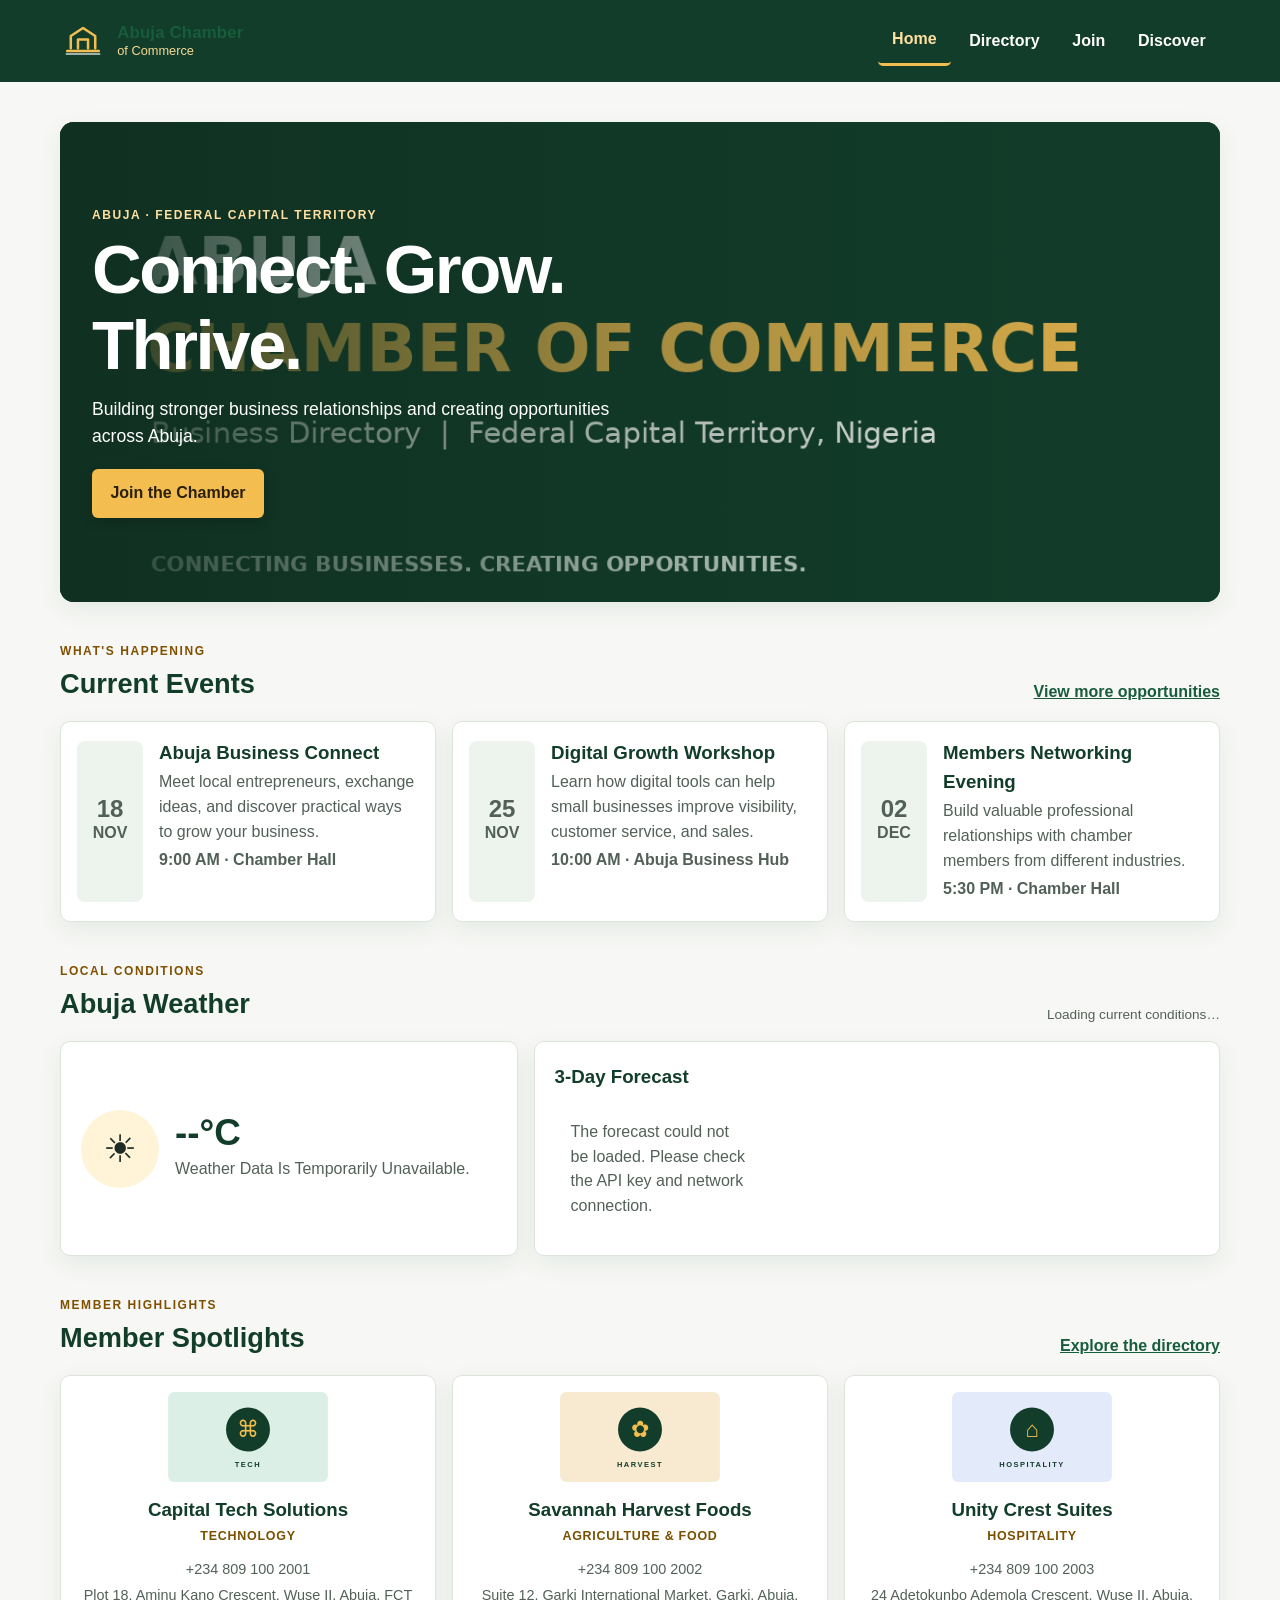
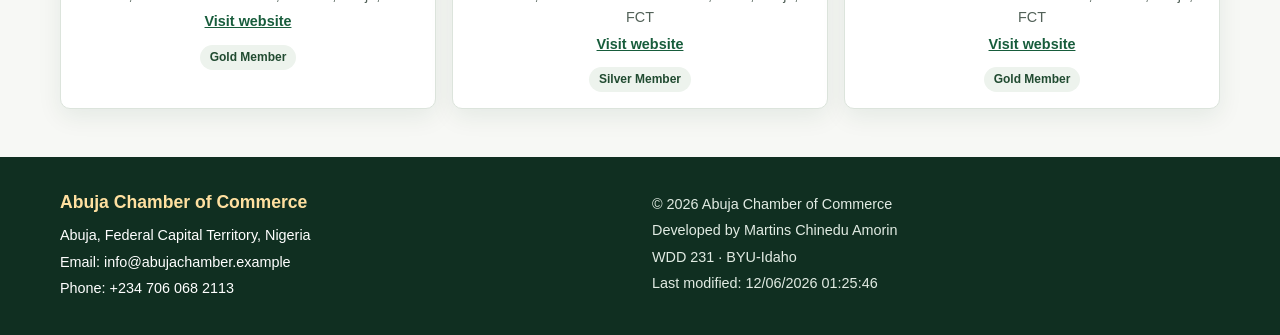
==== chamber/index.html @ 954fdb6e "week 3 assignment" ====
<!doctype html>
<html lang="en">
<head>
  <meta charset="utf-8">
  <meta name="viewport" content="width=device-width, initial-scale=1">
  <meta name="description" content="Welcome to the Abuja Chamber of Commerce. Connect with businesses, discover events, check local weather, and explore chamber member spotlights in Abuja, Nigeria.">
  <meta name="author" content="Martins Chinedu Amorin">
  <meta name="theme-color" content="#123d2a">
  <title>Home | Abuja Chamber of Commerce</title>
  <link rel="icon" href="images/favicon.svg" type="image/svg+xml">
  <link rel="preconnect" href="https://fonts.googleapis.com">
  <link rel="preconnect" href="https://fonts.gstatic.com" crossorigin>
  <link href="https://fonts.googleapis.com/css2?family=Roboto:wght@400;500;700;900&display=swap" rel="stylesheet">
  <meta property="og:title" content="Home | Abuja Chamber of Commerce">
  <meta property="og:description" content="Connect with businesses, discover events, and grow with the Abuja Chamber of Commerce.">
  <meta property="og:image" content="https://iamfemimorin.github.io/wdd231/chamber/images/og-abujachamber.png">
  <meta property="og:url" content="https://iamfemimorin.github.io/wdd231/chamber/index.html">
  <meta property="og:type" content="website">
  <link rel="stylesheet" href="styles/normalize.css">
  <link rel="stylesheet" href="styles/small.css">
  <link rel="stylesheet" href="styles/larger.css">
  <link rel="stylesheet" href="styles/home.css">
  <script src="scripts/home.js" defer></script>
</head>
<body>
  <a class="skip-link" href="#main-content">Skip to main content</a>

  <header class="site-header">
    <a class="brand" href="index.html" aria-label="Abuja Chamber of Commerce home">
      <img src="images/favicon.svg" alt="" width="48" height="48">
      <span><strong>Abuja Chamber</strong><small>of Commerce</small></span>
    </a>

    <button class="menu-button" id="menu-button" type="button" aria-label="Open navigation menu" aria-expanded="false" aria-controls="primary-nav">
      <span class="menu-icon" aria-hidden="true"></span>
    </button>

    <nav class="primary-nav" id="primary-nav" aria-label="Main navigation">
      <a href="index.html" aria-current="page">Home</a>
      <a href="directory.html">Directory</a>
      <a href="join.html">Join</a>
      <a href="discover.html">Discover</a>
    </nav>
  </header>

  <main id="main-content" class="home-container">
    <section class="hero" aria-labelledby="hero-title">
      <img src="images/og-abujachamber.png" alt="Abuja Chamber of Commerce connecting businesses and creating opportunities" width="1200" height="630" fetchpriority="high">
      <div class="hero-content">
        <p class="eyebrow">ABUJA · FEDERAL CAPITAL TERRITORY</p>
        <h1 id="hero-title">Connect. Grow. Thrive.</h1>
        <p>Building stronger business relationships and creating opportunities across Abuja.</p>
        <a class="cta-button" href="join.html">Join the Chamber</a>
      </div>
    </section>

    <section class="home-section events-section" aria-labelledby="events-heading">
      <div class="section-heading">
        <div>
          <p class="eyebrow">WHAT'S HAPPENING</p>
          <h2 id="events-heading">Current Events</h2>
        </div>
        <a href="discover.html">View more opportunities</a>
      </div>

      <div class="event-grid">
        <article class="event-card">
          <p class="event-date"><span>18</span> NOV</p>
          <div>
            <h3>Abuja Business Connect</h3>
            <p>Meet local entrepreneurs, exchange ideas, and discover practical ways to grow your business.</p>
            <p><strong>9:00 AM · Chamber Hall</strong></p>
          </div>
        </article>

        <article class="event-card">
          <p class="event-date"><span>25</span> NOV</p>
          <div>
            <h3>Digital Growth Workshop</h3>
            <p>Learn how digital tools can help small businesses improve visibility, customer service, and sales.</p>
            <p><strong>10:00 AM · Abuja Business Hub</strong></p>
          </div>
        </article>

        <article class="event-card">
          <p class="event-date"><span>02</span> DEC</p>
          <div>
            <h3>Members Networking Evening</h3>
            <p>Build valuable professional relationships with chamber members from different industries.</p>
            <p><strong>5:30 PM · Chamber Hall</strong></p>
          </div>
        </article>
      </div>
    </section>

    <section class="home-section weather-section" aria-labelledby="weather-heading">
      <div class="section-heading">
        <div>
          <p class="eyebrow">LOCAL CONDITIONS</p>
          <h2 id="weather-heading">Abuja Weather</h2>
        </div>
        <p class="weather-updated" id="weather-updated">Loading current conditions…</p>
      </div>

      <div class="weather-layout">
        <article class="current-weather" aria-label="Current Abuja weather">
          <div class="weather-icon-wrap">
            <span id="weather-icon" class="weather-icon" aria-hidden="true">☀</span>
          </div>
          <div>
            <p class="weather-temp" id="current-temp">--°C</p>
            <p class="weather-description" id="weather-description">Loading weather…</p>
          </div>
        </article>

        <div class="forecast" aria-labelledby="forecast-heading">
          <h3 id="forecast-heading">3-Day Forecast</h3>
          <div id="forecast-list" class="forecast-list" aria-live="polite">
            <p class="loading-message">Loading forecast…</p>
          </div>
        </div>
      </div>
    </section>

    <section class="home-section spotlight-section" aria-labelledby="spotlight-heading">
      <div class="section-heading">
        <div>
          <p class="eyebrow">MEMBER HIGHLIGHTS</p>
          <h2 id="spotlight-heading">Member Spotlights</h2>
        </div>
        <a href="directory.html">Explore the directory</a>
      </div>

      <div id="spotlights" class="spotlight-grid" aria-live="polite" aria-busy="true">
        <p class="loading-message">Loading member spotlights…</p>
      </div>
    </section>
  </main>

  <footer class="site-footer">
    <div class="footer-inner">
      <section class="footer-contact" aria-label="Chamber contact information">
        <h2>Abuja Chamber of Commerce</h2>
        <p>Abuja, Federal Capital Territory, Nigeria</p>
        <p>Email: info@abujachamber.example</p>
        <p>Phone: +234 706 068 2113</p>
      </section>

      <section class="footer-project" aria-label="Student and project information">
        <p>© <span id="current-year"></span> Abuja Chamber of Commerce</p>
        <p>Developed by Martins Chinedu Amorin</p>
        <p>WDD 231 · BYU-Idaho</p>
        <p>Last modified: <span id="last-modified"></span></p>
      </section>
    </div>
  </footer>
</body>
</html>
---- chamber/styles/small.css ----
/* Abuja Chamber: mobile-first styles */
:root {
  --green: #123d2a;
  --green-2: #1d593d;
  --gold: #a96500;
  --gold-light: #f4bd50;
  --ink: #1f2c25;
  --muted: #526158;
  --paper: #f7f8f5;
  --white: #fff;
  --line: #dce4dc;
  --shadow: 0 8px 24px rgba(18,61,42,.08);
}
body { min-width: 320px; background: var(--paper); color: var(--ink); font-family: Arial, Helvetica, sans-serif; line-height: 1.55; }
a { color: #175c3b; }
a:focus-visible, button:focus-visible { outline: 3px solid #9a5700; outline-offset: 3px; }
.skip-link { position: absolute; left: -9999px; top: 0; z-index: 30; padding: .75rem 1rem; background: white; color: #123d2a; }
.skip-link:focus { left: .75rem; top: .75rem; }
.site-header { min-height: 76px; padding: .7rem max(1rem, calc((100% - 1160px)/2)); display: flex; align-items: center; justify-content: space-between; gap: 1rem; position: relative; background: var(--green); color: white; }
.brand { display: flex; align-items: center; gap: .7rem; text-decoration: none; line-height: 1.2; }
.brand img { width: 46px; height: 46px; }
.brand span { display: grid; }
.brand strong { font-size: 1.05rem; letter-spacing: .01em; }
.brand small { color: #f8d995; font-size: .8rem; }
.menu-button { display: grid; place-items: center; width: 44px; height: 44px; border: 1px solid #c6d8cb; border-radius: 7px; background: transparent; }
.menu-icon, .menu-icon::before, .menu-icon::after { display: block; width: 21px; height: 2px; background: white; content: ""; }
.menu-icon { position: relative; }
.menu-icon::before { position: absolute; top: -7px; }
.menu-icon::after { position: absolute; top: 7px; }
.primary-nav { display: none; position: absolute; z-index: 10; top: 100%; left: 0; right: 0; background: #194c34; }
.primary-nav.open { display: flex; flex-direction: column; }
.primary-nav a { padding: .85rem 1.25rem; color: white; text-decoration: none; font-weight: 700; border-top: 1px solid #47745b; }
.primary-nav a[aria-current="page"] { color: #ffe0a0; border-left: 4px solid var(--gold-light); }
.page-container { width: min(1160px, calc(100% - 2rem)); margin: 2rem auto 3rem; }
.page-intro { padding: 1.5rem 0 1.4rem; border-bottom: 1px solid var(--line); }
.eyebrow { color: #805000; font-size: .75rem; font-weight: 800; letter-spacing: .13em; }
h1 { margin: .35rem 0 .6rem; color: var(--green); font-size: clamp(2rem, 7vw, 3.1rem); line-height: 1.1; letter-spacing: -.035em; }
.intro-copy { max-width: 650px; color: var(--muted); font-size: 1.05rem; }
.directory-section { margin-top: 1.8rem; }
.directory-heading { display: flex; flex-direction: column; align-items: flex-start; gap: 1rem; margin-bottom: 1rem; }
.directory-heading h2 { color: var(--green); font-size: 1.45rem; }
.member-count { color: var(--muted); font-size: .9rem; }
.view-controls { display: flex; gap: .5rem; }
.view-button { min-height: 42px; padding: .5rem .9rem; border: 1px solid #315d43; border-radius: 6px; background: white; color: var(--green); font-weight: 700; }
.view-button.active { background: var(--green); color: white; }
.member-grid { display: grid; grid-template-columns: 1fr; gap: 1rem; }
.member-card { min-width: 0; overflow: hidden; background: white; border: 1px solid var(--line); border-radius: 10px; box-shadow: var(--shadow); }
.member-image { width: 100%; height: 155px; object-fit: cover; background: #e9eee9; }
.member-content { padding: 1rem; }
.member-content h3 { margin: 0 0 .25rem; color: var(--green); font-size: 1.15rem; line-height: 1.3; overflow-wrap: anywhere; }
.member-category { display: inline-block; margin-bottom: .6rem; color: #795000; font-size: .78rem; font-weight: 800; text-transform: uppercase; letter-spacing: .06em; }
.member-description { margin-bottom: .8rem; color: var(--muted); font-size: .93rem; }
.member-details { display: grid; gap: .3rem; color: var(--ink); font-size: .9rem; overflow-wrap: anywhere; }
.member-details a { font-weight: 700; }
.membership { display: inline-block; justify-self: start; margin-top: .75rem; padding: .18rem .55rem; border-radius: 20px; background: #edf3ed; color: #214b31; font-size: .75rem; font-weight: 800; }
.sample-note { margin-top: 1.5rem; padding: .9rem 1rem; border-left: 4px solid #9a5700; background: #fff6e7; color: #49320e; font-size: .88rem; }
.loading-message, .error-message { padding: 1rem; color: var(--muted); }
.site-footer { padding: 2rem 1rem; background: #102f21; color: white; }
.footer-inner { width: min(1160px, 100%); margin: 0 auto; display: grid; gap: 1.5rem; }
.footer-contact h2 { margin-bottom: .5rem; color: #ffe0a0; font-size: 1.1rem; }
.footer-contact p, .footer-project p { margin: .25rem 0; font-size: .9rem; }

.footer-project { 
  color: #e1ebe3; 
}
@media (max-width: 360px) { .brand strong { font-size: .94rem; } .view-button { padding-inline: .65rem; } }
---- chamber/styles/larger.css ----
/* Larger-screen layout */
@media (min-width: 700px) {
  .site-header { min-height: 82px; }
  .menu-button { display: none; }
  .primary-nav { position: static; display: flex; align-items: center; gap: .25rem; background: transparent; }
  .primary-nav a { padding: .7rem .9rem; border: 0; border-radius: 5px; }
  .primary-nav a:hover { background: #2b6547; }
  .primary-nav a[aria-current="page"] { border-left: 0; border-bottom: 3px solid var(--gold-light); }
  .directory-heading { flex-direction: row; align-items: center; justify-content: space-between; }
  .member-grid { grid-template-columns: repeat(2, minmax(0, 1fr)); }
  .footer-inner { grid-template-columns: 1fr 1fr; align-items: start; }
}
@media (min-width: 1000px) {
  .member-grid { grid-template-columns: repeat(3, minmax(0, 1fr)); gap: 1.25rem; }
  .page-container { margin-top: 2.5rem; }
}
/* List mode is deliberately text-only, as required by the assignment. */
.member-grid.list-view { display: flex; flex-direction: column; gap: .65rem; }
.member-grid.list-view .member-card { display: block; border-radius: 7px; box-shadow: none; }
.member-grid.list-view .member-image { display: none; }
.member-grid.list-view .member-content { display: grid; grid-template-columns: minmax(150px, 1.2fr) minmax(130px, .8fr) minmax(180px, 1.2fr) auto; align-items: center; gap: .35rem 1rem; padding: .8rem 1rem; }
.member-grid.list-view .member-content h3 { margin: 0; }
.member-grid.list-view .member-category { margin: 0; }
.member-grid.list-view .member-description { margin: 0; }
.member-grid.list-view .member-details { display: flex; flex-wrap: wrap; gap: .25rem 1rem; }
.member-grid.list-view .membership { margin: 0; }
@media (max-width: 699px) {
  .member-grid.list-view .member-content { grid-template-columns: 1fr; gap: .3rem; }
  .member-grid.list-view .member-details { display: grid; }
}
---- chamber/styles/home.css ----
/* Abuja Chamber home page styles */
.home-container {
  width: min(1160px, calc(100% - 2rem));
  margin: 1rem auto 3rem;
}

.hero {
  position: relative;
  overflow: hidden;
  min-height: 420px;
  border-radius: 14px;
  background: var(--green);
  box-shadow: var(--shadow);
}

.hero > img {
  display: block;
  width: 100%;
  height: 420px;
  object-fit: cover;
}

.hero::after {
  position: absolute;
  inset: 0;
  background: linear-gradient(90deg, rgba(16, 47, 33, .9), rgba(16, 47, 33, .35), rgba(16, 47, 33, .08));
  content: "";
}

.hero-content {
  position: absolute;
  z-index: 1;
  inset: 0 auto 0 0;
  display: flex;
  width: min(680px, 100%);
  flex-direction: column;
  justify-content: center;
  padding: 2rem;
  color: white;
}

.hero-content .eyebrow {
  color: #ffe0a0;
  margin-bottom: .25rem;
}

.hero-content h1 {
  margin: .25rem 0 .75rem;
  color: white;
  font-size: clamp(2.2rem, 7vw, 4.3rem);
}

.hero-content > p:not(.eyebrow) {
  max-width: 560px;
  margin-bottom: 1.2rem;
  font-size: 1.1rem;
}

.cta-button {
  display: inline-block;
  align-self: flex-start;
  padding: .75rem 1.15rem;
  border-radius: 6px;
  background: var(--gold-light);
  color: #2b200c;
  font-weight: 900;
  text-decoration: none;
  box-shadow: 0 4px 12px rgba(0,0,0,.18);
}

.cta-button:hover,
.cta-button:focus-visible {
  background: #fff;
  color: var(--green);
}

.home-section {
  margin-top: 2.5rem;
}

.section-heading {
  display: flex;
  align-items: end;
  justify-content: space-between;
  gap: 1rem;
  margin-bottom: 1rem;
}

.section-heading h2 {
  margin-top: .15rem;
  color: var(--green);
  font-size: 1.7rem;
}

.section-heading > a {
  font-weight: 800;
}

.event-grid,
.spotlight-grid {
  display: grid;
  grid-template-columns: 1fr;
  gap: 1rem;
}

.event-card,
.current-weather,
.forecast,
.spotlight-card {
  background: white;
  border: 1px solid var(--line);
  border-radius: 10px;
  box-shadow: var(--shadow);
}

.event-card {
  display: grid;
  grid-template-columns: auto 1fr;
  gap: 1rem;
  padding: 1rem;
}

.event-date {
  display: grid;
  place-content: center;
  min-width: 66px;
  min-height: 76px;
  margin: 0;
  border-radius: 8px;
  background: #edf3ed;
  color: var(--green);
  text-align: center;
  font-weight: 900;
}

.event-date span {
  font-size: 1.5rem;
  line-height: 1;
}

.event-card h3,
.spotlight-card h3,
.forecast h3 {
  color: var(--green);
}

.event-card p {
  margin: .2rem 0;
  color: var(--muted);
}

.weather-layout {
  display: grid;
  grid-template-columns: 1fr;
  gap: 1rem;
}

.current-weather {
  display: flex;
  align-items: center;
  gap: 1rem;
  padding: 1.25rem;
}

.weather-icon-wrap {
  display: grid;
  place-items: center;
  width: 78px;
  height: 78px;
  border-radius: 50%;
  background: #fff4d7;
}

.weather-icon {
  font-size: 2.4rem;
}

.weather-temp {
  margin: 0;
  color: var(--green);
  font-size: 2.3rem;
  font-weight: 900;
  line-height: 1;
}

.weather-description {
  margin: .35rem 0 0;
  color: var(--muted);
  text-transform: capitalize;
}

.forecast {
  padding: 1.25rem;
}

.forecast h3 {
  margin-bottom: .8rem;
}

.forecast-list {
  display: grid;
  grid-template-columns: repeat(3, 1fr);
  gap: .65rem;
}

.forecast-day {
  padding: .8rem;
  border: 1px solid var(--line);
  border-radius: 8px;
  background: var(--paper);
  text-align: center;
}

.forecast-day strong {
  display: block;
  color: var(--green);
}

.forecast-day span {
  display: block;
  margin-top: .3rem;
  color: var(--muted);
  font-size: .9rem;
}

.weather-updated {
  margin: 0;
  color: var(--muted);
  font-size: .85rem;
}

.spotlight-card {
  padding: 1rem;
  text-align: center;
}

.spotlight-card img {
  display: block;
  width: 100%;
  max-width: 180px;
  height: 90px;
  margin: 0 auto .8rem;
  object-fit: contain;
}

.spotlight-card h3 {
  margin-bottom: .2rem;
}

.spotlight-category {
  margin: 0 0 .7rem;
  color: #795000;
  font-size: .78rem;
  font-weight: 800;
  letter-spacing: .06em;
  text-transform: uppercase;
}

.spotlight-details {
  display: grid;
  gap: .25rem;
  margin: 0;
  color: var(--muted);
  font-size: .9rem;
}

.spotlight-details a {
  font-weight: 700;
}

.spotlight-level {
  display: inline-block;
  margin-top: .75rem;
  padding: .2rem .6rem;
  border-radius: 20px;
  background: #edf3ed;
  color: #214b31;
  font-size: .75rem;
  font-weight: 800;
}

.loading-message,
.error-message {
  padding: 1rem;
  color: var(--muted);
}

@media (min-width: 700px) {
  .home-container {
    margin-top: 1.5rem;
  }

  .hero {
    min-height: 480px;
  }

  .hero > img {
    height: 480px;
  }

  .event-grid {
    grid-template-columns: repeat(3, 1fr);
  }

  .weather-layout {
    grid-template-columns: 1fr 1.5fr;
  }

  .spotlight-grid {
    grid-template-columns: repeat(3, 1fr);
  }
}

@media (min-width: 1000px) {
  .home-container {
    margin-top: 2.5rem;
  }
}
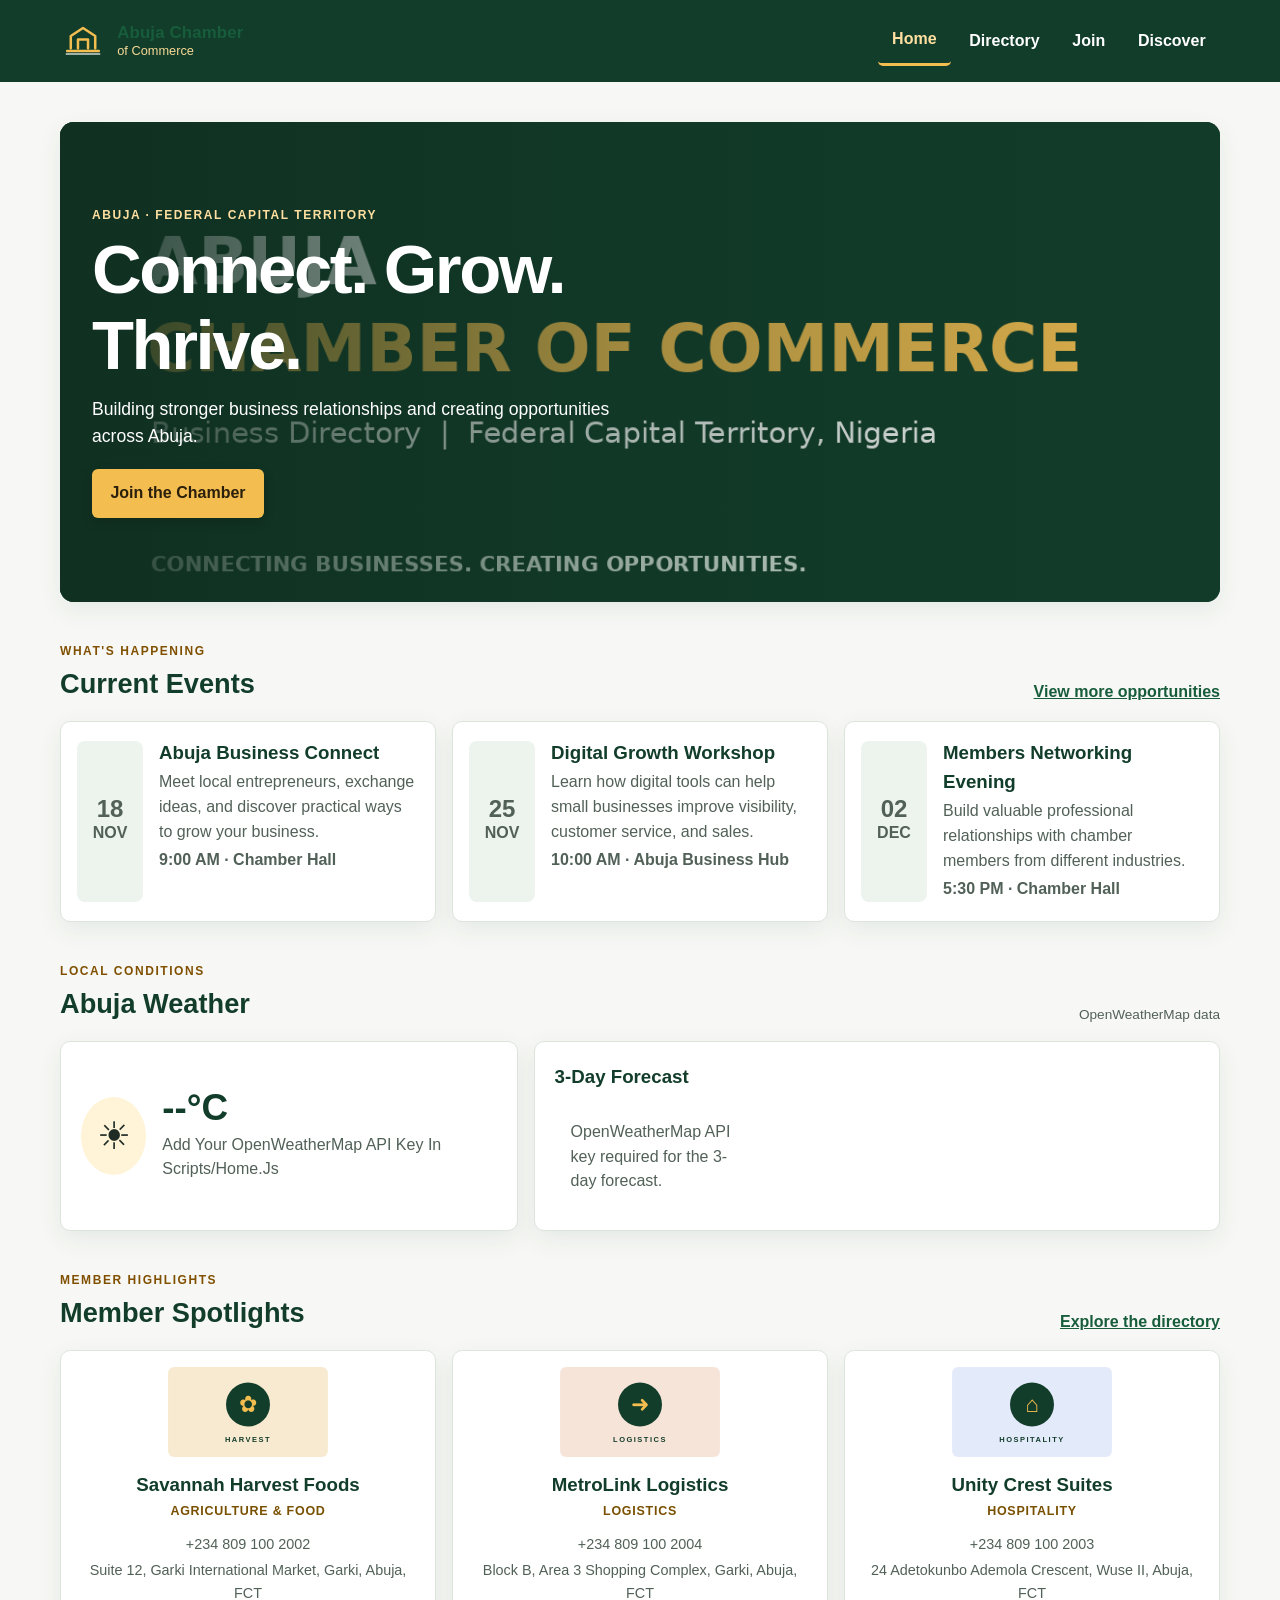
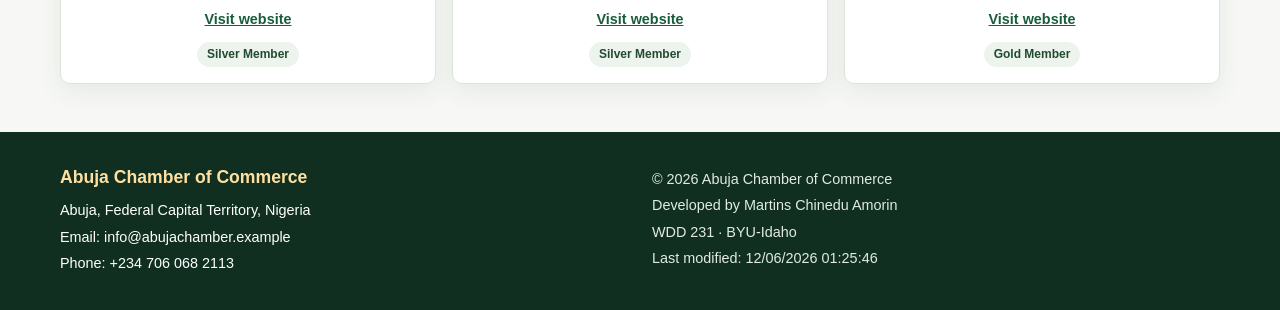
==== commit bfc74b6d: "week 3 assignment" ====
--- a/chamber/index.html
+++ b/chamber/index.html
@@ -113,7 +113,7 @@
           </div>
         </article>
 
-        <div class="forecast" aria-labelledby="forecast-heading">
+        <div class="forecast" role="region" aria-labelledby="forecast-heading">
           <h3 id="forecast-heading">3-Day Forecast</h3>
           <div id="forecast-list" class="forecast-list" aria-live="polite">
             <p class="loading-message">Loading forecast…</p>
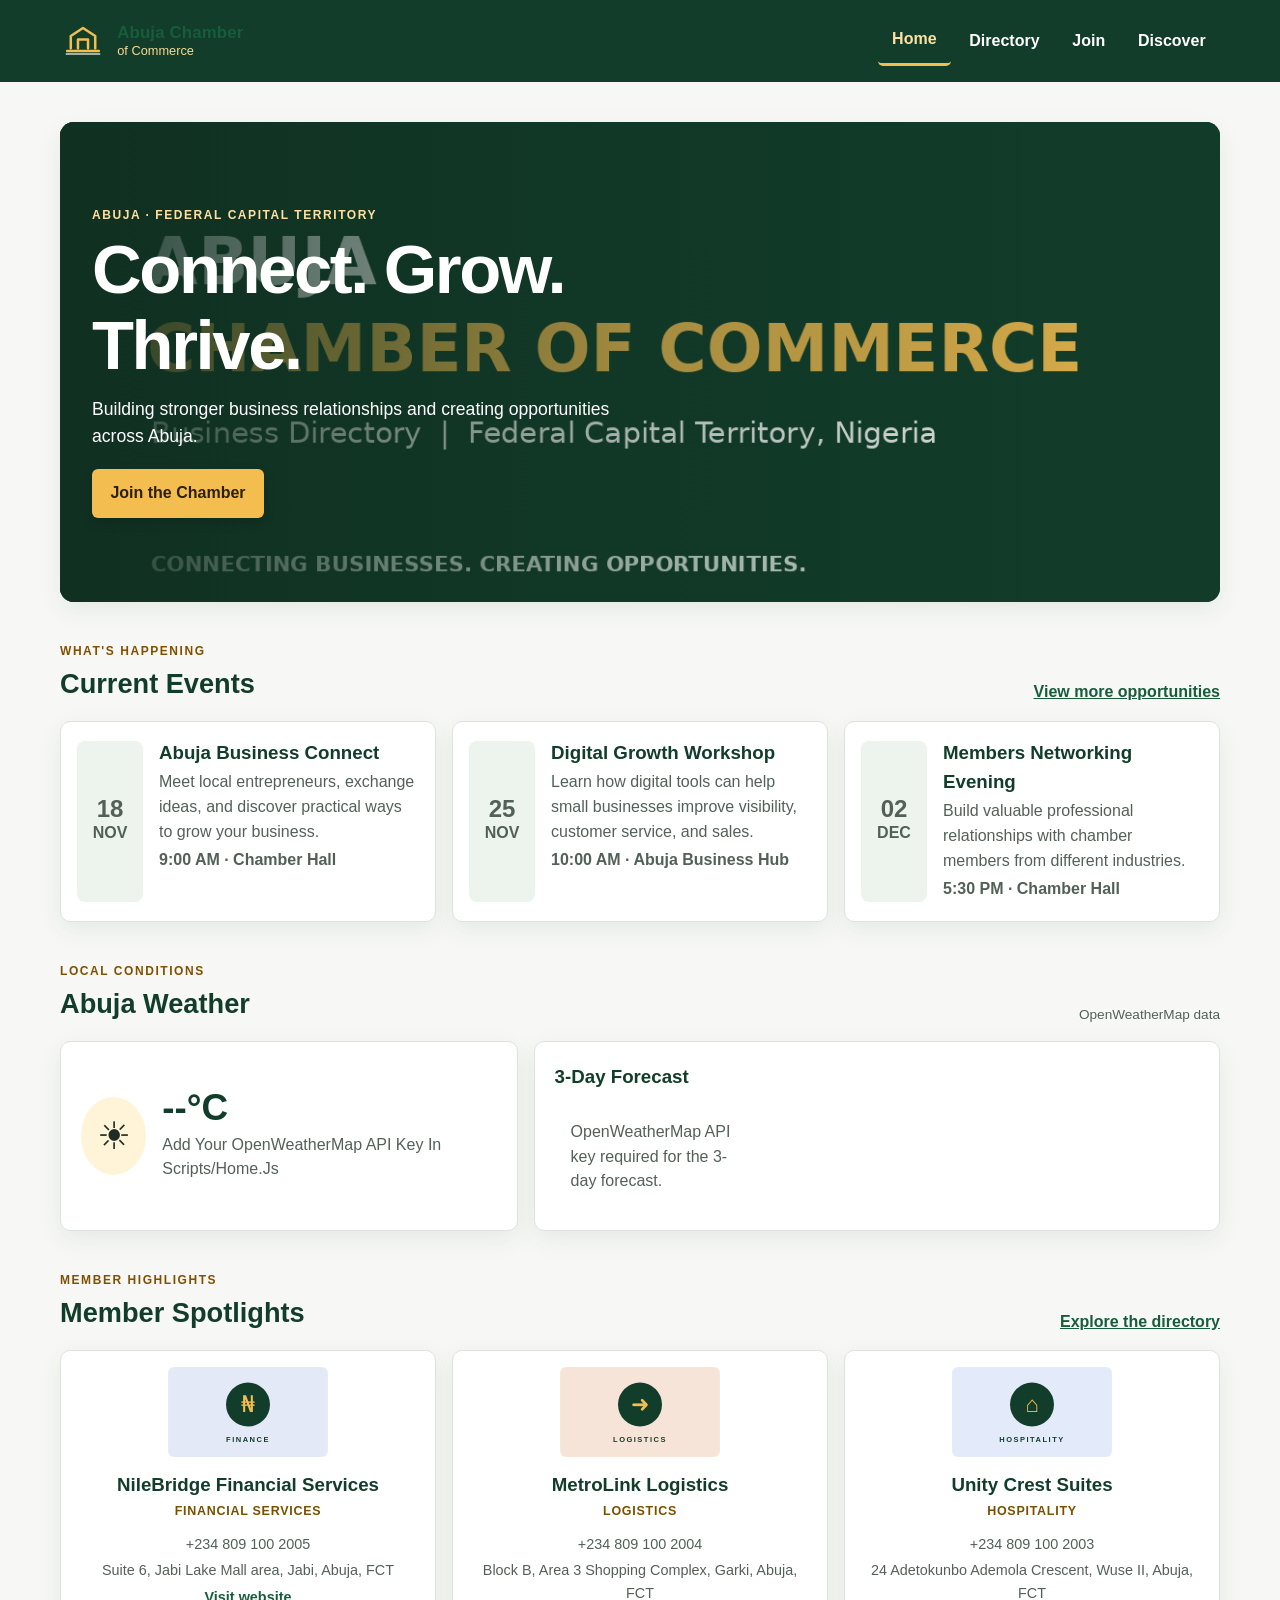
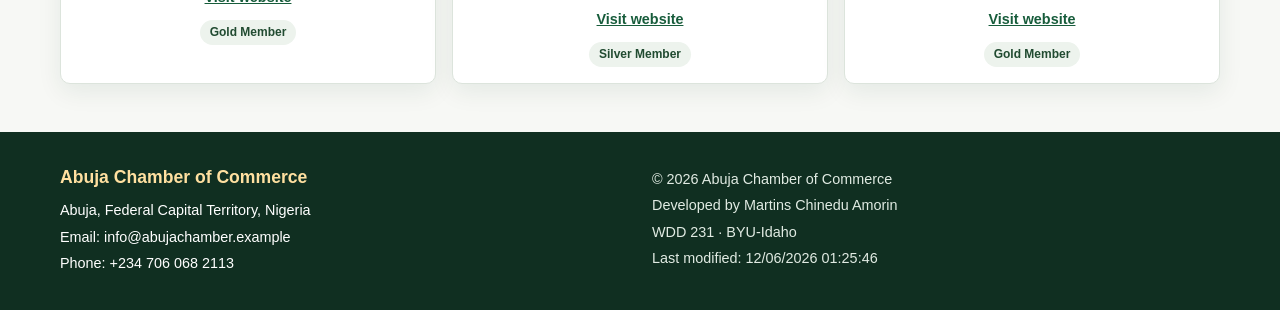
==== commit a1c0b96f: "week 3 assignment" ====
--- a/chamber/index.html
+++ b/chamber/index.html
@@ -3,7 +3,7 @@
 <head>
   <meta charset="utf-8">
   <meta name="viewport" content="width=device-width, initial-scale=1">
-  <meta name="description" content="Welcome to the Abuja Chamber of Commerce. Connect with businesses, discover events, check local weather, and explore chamber member spotlights in Abuja, Nigeria.">
+  <meta name="description" content="Welcome to the Abuja Chamber of Commerce. Connect with businesses, discover events, weather, and member spotlights in Abuja, Nigeria.">
   <meta name="author" content="Martins Chinedu Amorin">
   <meta name="theme-color" content="#123d2a">
   <title>Home | Abuja Chamber of Commerce</title>
